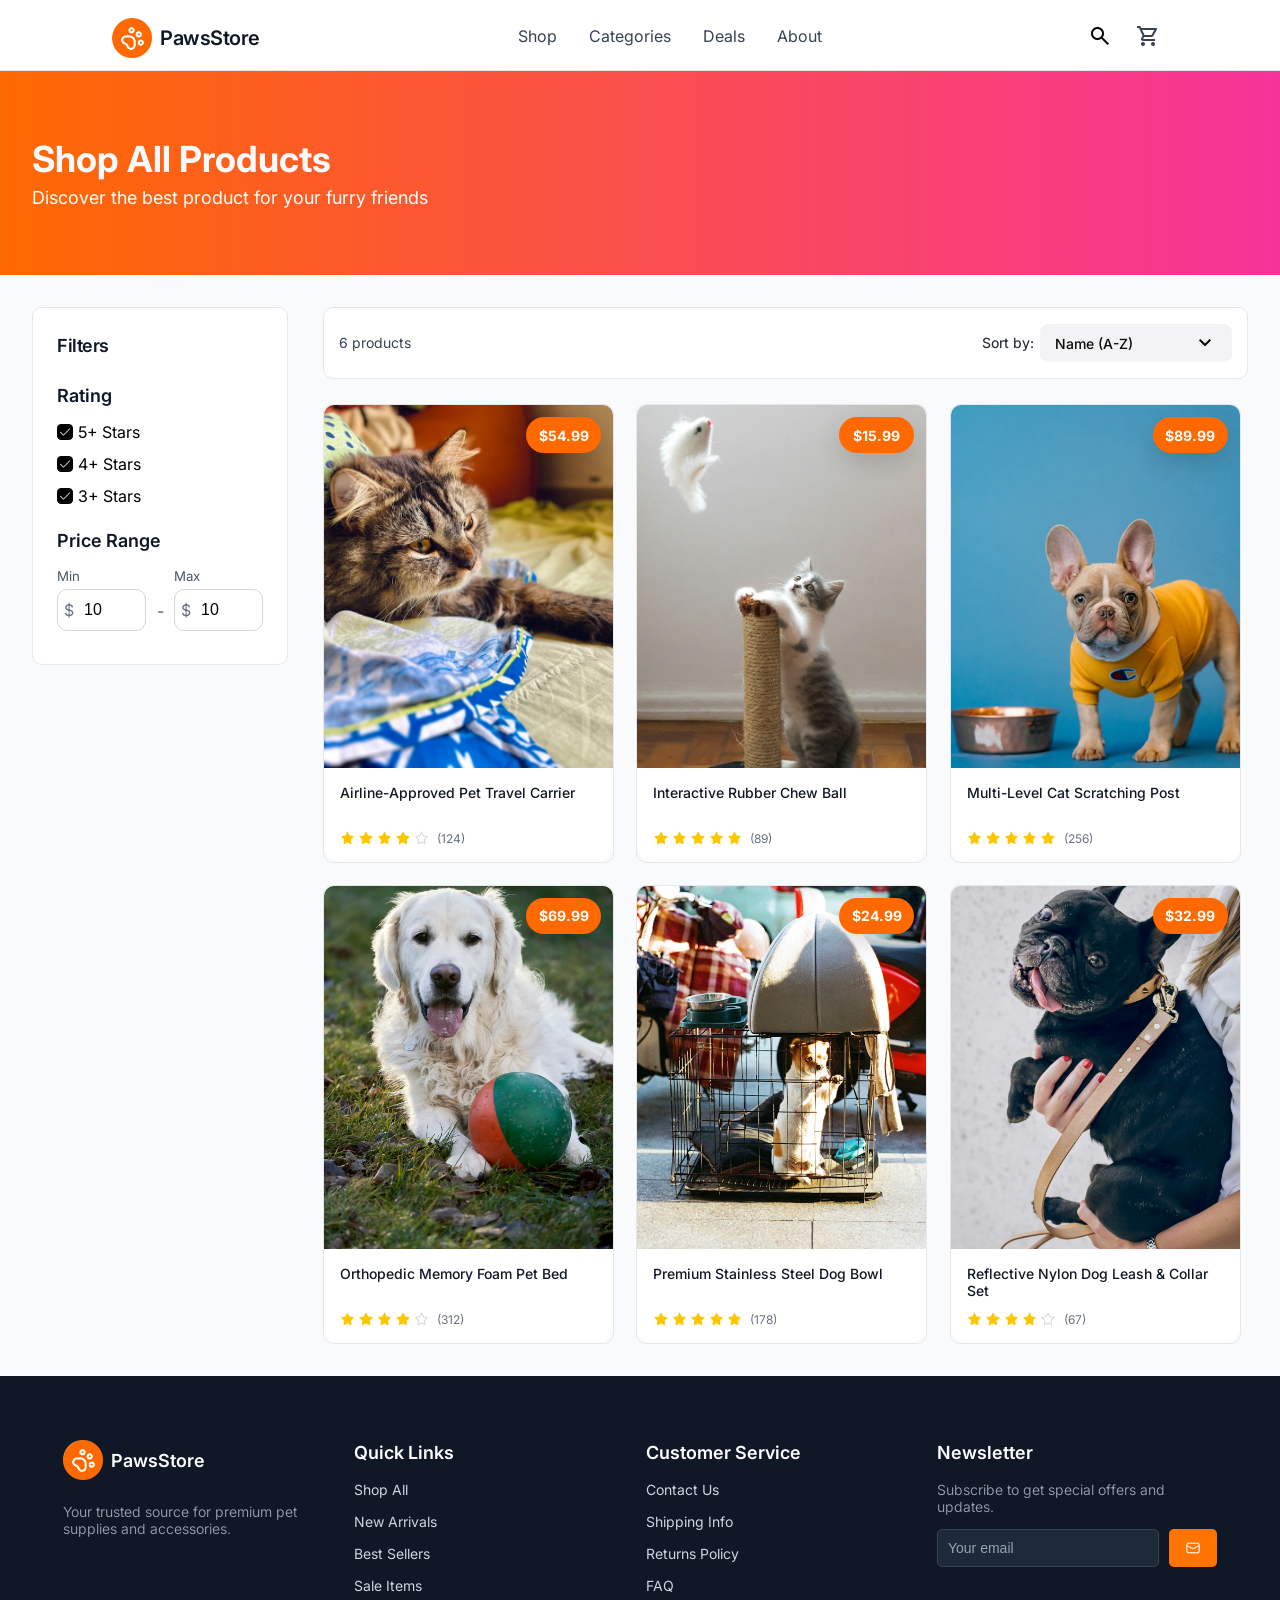
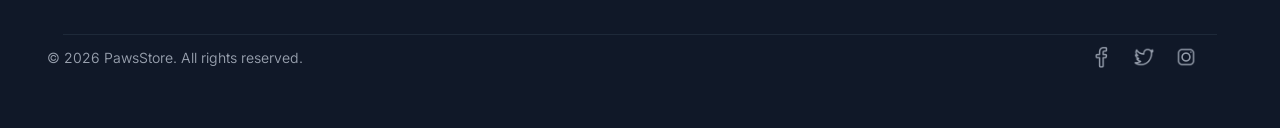
==== product_page.html @ abb298e2 "Update: added shopping cart, promo codes, related products" ====
<!DOCTYPE html>
<html lang="en">
<head>
    <meta charset="UTF-8">
    <meta name="viewport" content="width=device-width, initial-scale=1.0">
    <title>Product</title>
    <link rel="stylesheet" href="/main.css">
    <link rel="stylesheet" href="https://fonts.googleapis.com/css2?family=Material+Symbols+Outlined:opsz,wght,FILL,GRAD@20..48,100..700,0..1,-50..200" />
</head>
<body>
     <header>
    <div class="container">
        <div class="heder">
            <div class="logo">
                <a class="logo_link" href="/about_page.html">
                    <img class="logo_img" src="/img/logo.png" alt="Paws Store">
                    <h3 class="logo_text">PawsStore</h3>
                </a>
            </div>
            <div class="menu">
                <a href="/about_page.html">Shop</a>
                <a href="/about_page.html">Categories</a>
                <a href="/about_page.html">Deals</a>
                <a href="/about_page.html">About</a>
            </div>
            <div class="basket_search">
                <button class="header_btm search-btn">
                    <span class="material-symbols-outlined">search</span>
                </button>
                <div class="cart-icon-wrapper">
                    <a class="header_btm cart-link" href="/shoping_bag.html">
                        <span class="material-symbols-outlined" style="font-size: 24px; color: #364153;">shopping_cart</span>
                    </a>
                    <span class="cart-counter" style="display: none;">0</span>
                </div>
                <button class="burger_icon" style="display: none;">
                    <span class="material-symbols-outlined" style="font-size: 28px; color: #364153;">menu</span>
                </button>
            </div>
        </div>
    </div>
</header>
     <div class="way">
            <div class="container_way">
                <div class="ways">
                    <a>Home</a>
                    <img class="arrow" src="/img/icons8-стрелка-100.png">
                    <a>Trevel & Carries</a>
                    <img class="arrow" src="/img/icons8-стрелка-100.png">
                    <p class="end_point">Airline-Approved Pet Travel Carrier</p>
                </div>
            </div>
     </div>
     <main>
        <div class="container_good">
        <div class="product_page">
            <div class="product_picture_part">
    <div class="carousel-container">
        <div class="carousel-slides">
            <div class="carousel-slide">
                <img src="/img/товар1.webp" alt="Product 1">
            </div>
            <div class="carousel-slide">
                <img src="/img/товар2.webp" alt="Product 2">
            </div>
            <div class="carousel-slide">
                <img src="/img/товар1.webp" alt="Product 3">
            </div>
        </div>
        
        <button class="carousel-prev">
            <img src="/img/icons8-шеврон-влево-в-круге-64.png" alt="Previous">
        </button>
        <button class="carousel-next">
            <img src="/img/icons8-шеврон-вправо-в-круге-64.png" alt="Next">
        </button>
        
        <ul class="carousel-dots">
            <li class="dot active"></li>
            <li class="dot"></li>
            <li class="dot"></li>
        </ul>
    </div>
</div>
            <div class="product_info_part">
                <h5 class="product_category">Travel & Carriers</h5>
                <h1 class="product_name">Airline-Approved Pet Travel Carrier</h1>
                <div class="rating">
                            <img class="star" src="/img/icons8-star-100.png" alt="★">
                            <img class="star" src="/img/icons8-star-100.png" alt="★">
                            <img class="star" src="/img/icons8-star-100.png" alt="★">
                            <img class="star" src="/img/icons8-star-100.png" alt="★">
                            <img class="star" src="/img/icons8-star-100-2.png" alt="★">
                            <span class="common_score">4 out of 5 stars</span>
                </div>
                <h2 class="product_price">$53.3</h2>
                <div class="key_highlights_box">
                    <h3>Key Highlights</h3>
                    <ul class="list_key">
                        <li>Dimensions: 18 x 11 x 11 inches</li>
                        <li>Material: Polyester with Mesh Panels</li>
                        <li>Weight Limit: Up to 15 lbs</li>
                    </ul>
                </div>
                <div class="discription">
                    <h3>Discription</h3>
                    <p>Soft-sided pet carrier approved for 
                        airline cabin use. Features mesh 
                        panels for ventilation, padded 
                        shoulder strap, and collapsible design
                         for easy storage. Interior fleece pad 
                         provides comfort. Meets TSA requirements
                          for in-cabin pet travel.</p>
                </div>
                <div class="quantity_panel">
                    <label class="common_score">Quantity:</label>
                <div class="quantity-wrapper">
                 <button class="minus">-</button>
                 <span class="quantity-value">1</span>
                  <button class="plus">+</button>
                </div>
                </div>
                <button class="buy_buttom">
                    <img src="/img/icons8-тележка-64.png" alt="Buy">
                    <h3>Add To Chart</h3>
                </button>
                <div class="tech_specific">
                    <div class="tech_specific_header">
                        <img src="/img/tech_specific.png"  alt="Buy">
                        <h3>Technical Specifications</h3>
                    </div>
                    <div class="specific_holder">
                        <div class="specific_box">
                            <div class="imopent_icon"><img src="/img/i.png"></div>
                            <div class="specific_txt">
                                <h6 >MATERIAL</h6>
                                <p>Stainless Steel</p>
                            </div>
                        </div>
                        <div class="specific_box">
                            <div class="imopent_icon"><img src="/img/i.png"></div>
                            <div class="specific_txt">
                                <h6 >DIMENSIONS</h6>
                                <p>18 X 11 X 11 inches</p>
                            </div>
                        </div>
                        <div class="specific_box">
                            <div class="imopent_icon"><img src="/img/i.png"></div>
                            <div class="specific_txt">
                                <h6 >Weight Limit</h6>
                                <p>Up to 15 lbs</p>
                            </div>
                        </div>
                        <div class="specific_box">
                            <div class="imopent_icon"><img src="/img/i.png"></div>
                            <div class="specific_txt">
                                <h6 >Features</h6>
                                <p>Collapsible, Padded Strap</p>
                            </div>
                        </div>
                        <div class="specific_box">
                            <div class="imopent_icon"><img src="/img/i.png"></div>
                            <div class="specific_txt">
                                <h6 >Airline Approved</h6>
                                <p>Yes (TSA Compliant)</p>
                            </div>
                        </div>
                       
                    </div>
                </div>
            </div>
          <div class="related_products">
    <h1>Related Products</h1>
    <div class="related_products_grid" id="related-products-container">
        <!-- Сюда будут добавлены похожие товары динамически -->
    </div>
</div>
        </div>
        </div>
     </main>
     <footer>
        <div class="container">
            <div class="footer_flex">
            <div class="footer_box">
                <div class="lg">
                    <div class="logo">
                <a class="logo_link" href="/about_page.html">
                    <img class="logo_img" src="/img/logo.png" alt="Paws Store">
                    <h3>PawsStore</h3>
                </a>
            </div>
                    <p>Your trusted source for premium pet supplies and accessories.</p>
                </div>
            </div>
            
                <div class="footer_box">
                    <h3>Quick Links</h3>
                    <ul>
                        <li><a tabindex="0" href="/about_page.html">Shop All</a></li>
                        <li><a tabindex="0" href="/about_page.html">New Arrivals</a></li>
                        <li><a tabindex="0"href="/about_page.html">Best Sellers</a></li>
                        <li><a tabindex="0"href="/about_page.html">Sale Items</a></li>
                    </ul>
                </div>
                
                <div class="footer_box">
                    <h3>Customer Service</h3>
                    <ul>
                        <li><a tabindex="0"href="/about_page.html">Contact Us</a></li>
                        <li><a tabindex="0"href="/about_page.html">Shipping Info</a></li>
                        <li><a tabindex="0"href="/about_page.html">Returns Policy</a></li>
                        <li><a tabindex="0"href="/about_page.html">FAQ</a></li>
                    </ul>
                </div>
            
            <div class="footer_box">
                <h3>Newsletter</h3>
                <p>Subscribe to get special offers and updates.</p>
                <div class="letter_field">
                    <input class type="email" id="email" name="email" placeholder="Your email">
                    <button class="subscribe"><img class="letter_btn" src="/img/icons8-новый-пост-100.png" alt="Subscribe"></button>
                </div>
            </div>
            </div>
           <div class="bottom">
                <p>© 2026 PawsStore. All rights reserved.</p>
    <div class="social_media">
        <a class="social_link" href="/about_page.html">
            <img class="icon_sm default" src="/img/icons8-facebook-100.png" alt="Facebook">
            <img class="icon_sm hover" src="/img/icons8-facebook-100-2.png" alt="Facebook">
        </a>
        <a class="social_link" href="/about_page.html">
            <img class="icon_sm default" src="/img/icons8-твиттер-100.png" alt="Twitter">
            <img class="icon_sm hover" src="/img/icons8-твиттер-100-2.png" alt="Twitter">
        </a>
        <a class="social_link" href="/about_page.html">
            <img class="icon_sm default" src="/img/icons8-instagram-100.png" alt="Instagram">
            <img class="icon_sm hover" src="/img/icons8-instagram-100-2.png" alt="Instagram">
        </a>
    </div>
</div>
        </div>
    </footer>

<!-- Перед закрывающим тегом body -->
<script src="/js/products-data.js"></script>
<script src="/js/product-page.js"></script>
</body>
</html>
---- main.css ----
@import url('https://fonts.googleapis.com/css2?family=Inter:ital,opsz,wght@0,14..32,100..900;1,14..32,100..900&display=swap');

body {
    font-family: "Inter";
    margin: 0;
    background-color: #F9FAFB;
}

a {
    color: #364153;
    text-decoration: none;
}
a:hover{
    color: #FF6900 ;
}
.test{
    width: 100%;
    padding: 0;
    height: auto;
}
.container {
    margin-left: 80px;
    margin-right: 80px;
    padding: 32px;
}
.container_good{
     width: auto;
    max-width: 1216px;
    margin-left: 80px;
    margin-right: 80px;
    padding: 48px 32px 48px 32px;
    transition: margin 2s 1s;
}
.container_way{
    width: auto;
    margin-left: 80px;
    margin-right: 80px;
    padding: 16px 32px 16px 32px;  
}
header .container{
    padding: 0;
    margin-left: 80px;
    margin-right: 80px;
    padding: 0px 32px 0px 32px;
    height: 80px;
}

.headline {
    background: linear-gradient(90deg, #FF6900 0%, #F6339A 100%);
    color: #F9FAFB;
    padding: 0;
    height: 204px;
    display: flex;
    align-items: center;
}

.headline .container {
    display: flex;
    justify-content: flex-start;
    align-items: center;
}

.slogans {
    display: flex;
    flex-direction: column;
    max-width: 600px;
}

.big_slogan {
font-weight: 700;
font-size: 36px;
line-height: 40px;
margin: 0px 0px 8px 0px;

}

.small_slogan {
    font-weight: 400;
    font-size: 18px;
    margin: 0;
}

header {
    position: sticky;
    top: 0;
    width: 100%;
    height: 70px;
    background-color: #ffffff;
    z-index: 20;
    border-bottom: 1px solid #E5E7EB;
}

.heder {
    display: flex;
    flex-direction: row;
    justify-content: space-between;
    align-items: center;
    flex-wrap: wrap;
    margin-bottom: 0;
    padding-top: 10px;
    background-color: #ffffff;
}

.logo {
    margin: 8px 0 4px 0;
}

.logo_link {
    display: flex;
    align-items: center;
    gap: 8px;
    text-decoration: none;
}

.logo_img {
    width: 40px;
    height: 40px;
}

.logo_text {
    font-weight: 600;
    font-size: 20px;
    line-height: 28px;
    letter-spacing: -0.45px;
    color: #101828;
    margin: 0;
}

.menu {
    display: flex;
    color: #364153;
    gap: 32px;
}

.basket_search {
    display: flex;
    gap: 8px;
}

.cart-icon-wrapper {
    position: relative;
    display: inline-block;
}


.notification-content {
    display: flex;
    flex-direction: row;
    align-items: center;
    gap: 16px;
    padding: 16px 20px;
}

.cart-notification p {
    flex: 1;
    display: flex;
    flex-direction: column;
}

.header_btm {
    background-color: #ffffff;
    border-radius: 50%;
    border: none;
    width: 40px;
    height: 40px;
    display: flex;
    align-items: center;
    justify-content: center;
    cursor: pointer;
}

.header_btm:hover {
    background-color: #ededed;
}

.burger_icon {
    background-color: transparent;
    border-radius: 50%;
    border: none;
    width: 40px;
    height: 40px;
    display: flex;
    align-items: center;
    justify-content: center;
    cursor: pointer;
}

.burger_icon:hover {
    background-color: #ededed;
}

.main {
    display: grid;
    grid-template-columns: 256px auto;
    grid-template-rows: auto auto;
    gap: 20px;
}

.filter {
    position: sticky;
    top: 98px;
    height: 308px;
    background-color: #FFFFFF;
    border: 1px solid #E5E7EB;
    border-radius: 10px;
    grid-column: 1/2;
    grid-row: 1/3;
    z-index: 10;
    padding: 24px;
}

.filters {
    font-size: 18px;
    font-weight: 600;
line-height: 28px;
letter-spacing: -0.44px;
    color: #101828;
    margin: 0px 0px 25px 0px;
}

.btm1 {
    display: flex;
    flex-direction: row;
    background-color: white;
    border: 1px solid #D1D5DC;
    border-radius: 10px;
    align-items: center;
    height: 28px;
    padding: 6px;
    color: #232933;
    width: 75px;

}
 .btm1:hover{
        border: 2px solid #ff942f;
    }

.dollar {
    margin: 0;
    padding: 0;
    color: #6A7282;
}

input {
    appearance: none;
    border: none;
    outline: none;
    background: none;
    padding: 0px;
    margin: 0;
    font-size: 16px;
}
.input_num{
     appearance: none;
    border: none;
    outline: none;
    background: none;
    padding: 0px 0px 0px 10px;
    margin: 0;
    font-size: 16px;
    width: 100%;
}

.min_max {
    display: flex;
    flex-direction: row;
    justify-content: space-between;
    align-items: center;
    margin-top: 10px;
    padding: 0;
    width: 100%;
}

.minmax h5 {
    margin: 0;
    padding: 0;
    size: 12px;
    font-weight: 400;
    margin: 0 0 5px 0px;
    color: #4A5565;
}

.tire {
    align-self: flex-end;
    margin: 24px 0px 0px 0px;
    padding: 10px;
    color: #4A5565;
}

.name_of_block {
    font-size: 18px;
    font-weight: 600;
    color: #101828;
    margin-top: 0px;
    margin-bottom: 16px;
}

.sort_by_rating {
    margin: 0px 0px 24px 0px; ;
}

.rating_checkbox {
    margin-top: 0px;
    margin-bottom: 12px;
    width: fit-content;
    display: flex;
    justify-content: center;
    align-items: center;
}

.lbl {
    padding-left: 5px;
}

.checkbox {
    appearance: none;
    position: relative;
    width: 16px;
    height: 16px;
    background: #F3F3F5;
    border-radius: 4px;
    border: 1px solid #D1D5DC;
}

.checkbox::after {
    content: "";
    position: absolute;
    top: 50%;
    left: 50%;
    transform: translate(-50%, -50%);
    width: 12px;
    height: 12px;
    background-image: url("img/icons8-галочка-3.svg");
    background-size: contain;
    background-repeat: no-repeat;
    background-position: center;
    opacity: 0;  
}
.checkbox:checked::after {
    opacity: 1;      
}
.checkbox:checked {
    background-color: #000000;
    border-color: #000000;
}
.sort_line_{
    display: flex;
    flex-direction: column;
    gap:25px;
    margin-bottom: 5px;
}
.sort_line {
    height: 70px;
    background-color: #FFFFFF;
    grid-column: 2/3;
    grid-row: 1/2;
    display: flex;
    border: 1px solid #E5E7EB;
    border-radius: 10px;
    flex-direction: row;
    align-items: center;
    justify-content: space-between;
    padding: 0 15px;
    margin: 0px 0px 0px 15px;
}
.product_in_all{
   color: #4A5565; 
   font-size: 14px;
   font-weight: 300;
}

.sort_line p {
    color: #364153;
    opacity: 1;
    font-size: 14px;
font-weight: 400;
font-size: 14px;
line-height: 20px;
margin: 0px;
}
.filters_btm{
    padding: 8px 16px 8px 16px;
    background-color: #F3F4F6;
    border: 0px solid transparent;
    border-radius: 8px;
    display: flex;
    flex-direction: row;
    align-items: center;
    margin-right: 8px;
    gap: 5px;
    display: none;
}
.filters_btm img{
    width: 15px;
    height: 15px;
}
.filters_btm p{
font-weight: 500;
font-size: 16px;
line-height: 24px;
letter-spacing: -0.31px;
color: #0A0A0A;
margin: 0px;
}
.filters_btm:hover{
    background-color: #d8d8d8;
}
.sort_by {
    display: flex;
    align-items: center;
    justify-content: space-between;
    gap: 6px;
    margin: 0px;
    font-weight: 300;
    font-size: 14px;
}
.filter_o{
    display: none;
}
.custom-select {
    position: relative;
    width: 192px;
    user-select: none;
    align-items: center;
}

.select-option:hover {
    background-color: #ededed;
}

.select-selected {
    background-color: #F3F3F5;
    border: 1px solid #f1f5f9;
    border-radius: 8px;
    padding: 6px 14px;
    cursor: pointer;
    display: flex;
    justify-content: space-between;
    align-items: center;
    gap: 8px;
}

.select-selected h5 {
    margin: 0;
    padding: 0;
    font-size: 14px;
    color: #0A0A0A;
    font-weight: 500;
}

.sort_by p {
    font-size: 14px;
    color: #232933;
    font-weight: 450;
    margin: 0;
    padding: 0;
}

.sort_line a {
    font-size: 14px;
    font-weight: 400;
}

.select-items {
    position: absolute;
    top: 100%;
    left: 0;
    right: 0;
    background-color: transparent;
    margin-top: 6px;
    z-index: 1000;
    display: none;
    padding: 4px;
}

.custom-select.active .select-items {
    display: block;
}

.select-items-wrapper {
    background-color: white;
    border: 1px solid #e2e8f0;
    border-radius: 8px;
    box-shadow: 0 4px 12px rgba(0, 0, 0, 0.1);
    overflow: hidden;
    padding: 4px;
}

.select-option {
    padding: 8px 12px;
    cursor: pointer;
    font-size: 14px;
    color: #1e293b;
    display: flex;
    justify-content: space-between;
    align-items: center;
    transition: none;
    border-radius: 8px;
    margin: 0 2px;
}

.select-option .check-icon {
    color: #717182;
    font-size: 18px;
    display: none;
}

.select-option.selected .check-icon {
    display: inline-block;
}

.card_holder {
   margin: 0px 0px 0px 15px;
   display: grid;
   grid-template-columns: 31.5% 31.5% 31.5%;
   gap: 22px;
}

.product_img {
    width: 100%;
    height: 100%;
    object-fit: cover;
}

.card_holder a {
    display: block;
    border-radius: 10px;
    border: 1px solid #E5E7EB; 
}

.card_holder a:hover {
    border-radius: 10px;
    border: 1px solid #FF6900;
}

.product_card {
   width: 100%;
    max-width: 291px;
    height: auto;      
    border: none;
    overflow: hidden;
    background-color: transparent;
}
.product-main-link {
    display: block;
}
.img_frame {
    margin: 0;
    padding: 0;
    width: 100%;
    aspect-ratio: 291 / 366;  
    border-radius: 10px 10px 0 0;
    overflow: hidden;
    position: relative;
}
.card_holder a:hover .img_frame::before {
    content: '';
    position: absolute;
    top: 0;
    left: 0;
    width: 100%;
    height: 100%;
    background: rgba(0, 0, 0, 0.1);
    pointer-events: none;
    z-index: 10;         
}
.card_holder a:hover .product_card {
    box-shadow: 0 10px 25px rgba(0, 0, 0, 0.15); 
}

.card_holder a:hover .product_img {
    transform: scale(1.2); 
    transition: 0.4s; 
}
.card_holder a:hover .price_pl{
     opacity: 0;  
     appearance: none;
     transition: 0.4s; 
}
.card_holder a:hover .add_info{
    opacity: 1;
    z-index: 10;
    transition: 0.4s; 
    bottom: 16px; 
}
.rating_prd_crd{
    display: flex;
    flex-direction: row;
    gap: 2px;
    align-items: center;
    justify-content: flex-start;
}


.common_score{
    margin-left: 5px;
    font-size: 12px;
    color: #6A7282;
    font-weight: 400;
}

.star{
    width: 6%;
}
.card_info{
    display: flex;
    flex-direction: column;
    justify-content: flex-start;
    padding: 16px;
    background-color: #ffffff;
    border-bottom-left-radius: 16px;
    border-bottom-right-radius: 16px;
}
.rating{
    display: flex;
    flex-direction: row;
    align-items: center;
    gap: 3px;
}
.card_info h5{
    color: #101828;
    font-weight: 500;
    font-size: 14px;
    margin-top: 0px;
    margin: 0px 0px 6px 0px;
    height: 40px;
}
.price_pl{
    display:flex;
    flex-direction: row;
    justify-content: center;
    align-items: center;
    width: 75px;
    height: 36px;
    background-color:#FF6900;
    border: 0px solid #FF6900;
    border-radius: 30px;
    position: absolute;
    top: 12px;    
    right: 12px;
     z-index: 15;
    box-shadow: 0 10px 25px rgba(0, 0, 0, 0.15); 

}
.price_span{
    font-weight: 700;
    font-size: 14px;
    color: #FFFFFF;
}
.add_info {
    position: absolute;
    left: 16px;             
    right: 16px;              
    bottom: -100%;          
    background-color: white;
    border-radius: 10px;
    box-shadow: 0 4px 12px rgba(0, 0, 0, 0.15);
    padding: 16px;
    opacity: 1;
    transition: bottom 0.4s ease, opacity 0.3s ease;
    z-index: 20; 
    min-height: min-content;
}
.btm_price{
    display: flex;
    flex-direction: row;
    justify-content: space-between;
    align-items: center;
    margin: 0px;
}
.buy_btn{
    width: 40px;
    height: 40px;
    border: 0px solid transparent;
    border-radius: 40px;
    display: flex;
    align-items: center;
    justify-content: center;
    cursor: pointer;
    padding: 0;
    background-color: #FF6900;
}
.buy_btn:hover{
    background-color: #ff5500;
    transform: scale(1.05);
}
.buy_icon{
    width: 34px;
}
.add_info .card_info{
    margin-bottom: 10px;
    margin-left: 0px;
    padding: 0px;
}
.add_info .card_info h5{
    font-size: 16px;
    font-weight: 500;
    margin-bottom: 10px;
    margin-top: 0px;
}
.price{
    font-size: 20px;
    font-weight: 700;
    color: #FF6900;
    margin: 0px;
}
.container_footer{
    padding: 48px 32px 48px 32px;
    margin: 0px 31px 0px 31px;
}
footer{
    width: 100%;
    height: auto;
    background-color: #101828;
}
.footer_box{
    width: 280px;
    height: 163px;
}
footer p{
    font-weight: 350;
    font-size: 14px;
    color: #99A1AF;
}
h3{
    color: #FFFFFF;
    font-weight: 600;
    font-size: 18px;
}
.footer_flex{
    height: 210px;
    display: flex;
    flex-direction: row;
    justify-content: space-between;
    border-bottom: 1px solid #1E2939;
}
footer a{
    color: #D1D5DC;
}

ul{
    padding: 0px;
}
li{
    list-style-type: none;
    font-size: 14px;
    font-weight: 400;
    margin-bottom: 15px;
}
.letter_field{
    display: flex;
    flex-direction: row;
    justify-content: start;
    gap: 10px;
}
.bottom{
    margin-left: -16px;
    margin-right: 20px;
    display: flex;
    flex-direction: row;
    justify-content: space-between;
    align-items: center;
}
.letter_btn{
    width: 16px;
}
.subscribe{
    display: flex;
    width: 48px;
    height: 38px;
    border: 0px solid ;
    border-radius: 5px;
    background-color: #ff7300;
    justify-content: center;
    align-items: center;
}
.subscribe:hover{
    background-color: #ff5500;
}
#email{
   width: 212px;
   height: 36px;
   border: 1px solid #364153 ;
   border-radius: 5px;
   background-color: #1E2939;
   cursor: default;
   padding-left: 10px;
   caret-color: #ffffff; 
   color: #D1D5DC;
   font-weight: 350;
    font-size: 14px;
}
input::placeholder{
    font-weight: 350;
    font-size: 14px;
    color: #99A1AF;
}
#email:focus{
    border: 1px solid #FF6900;
    outline: none; 
}
.social_media{
    display:flex;
    flex-direction: row;
    justify-content: space-between;
    gap: 20px;
}
.social_link {
    position: relative;
    display: inline-block;
    width: 22px;
    height: 22px;
    text-decoration: none;
}
.icon_sm.default {
    position: relative;
    width: 22px;
    height: 22px;
    display: block;
}
.icon_sm.hover {
    position: absolute;
    top: 0;
    left: 0;
    width: 22px;
    height: 22px;
    opacity: 0;
}
.social_link:hover .icon_sm.default {
    opacity: 0;
}
.social_link:hover .icon_sm.hover {
    opacity: 1;
}
.social_link:active .icon_sm.hover {
    opacity: 1;
}

.notification-content p {
font-weight: 500;
font-size: 13px;
line-height: 19.5px;
letter-spacing: -0.08px;
color: #000000;
margin: 0px;
padding: 0px;

}
.notification-content span {
    display: flex;
    align-items: center;
    justify-content: center;
    width: 16px;
    height: 16px;
    background-color: #000000;
    border-radius: 50px;
    border: 0px solid transparent;
}

.notification-icon {
     width: 12px;
    height: 12px;
}

.notification-text {
    flex: 1;
    display: flex;
    flex-direction: column;
}



@media screen and (max-width: 1024px) {
    .menu {
        display: none;
    }

    .burger_icon {
        display: flex !important;
    }
    }

@media screen and (max-width: 1024px) {
    .container {
        margin: 0px;
    }
    header .container{
    padding: 0;
    margin: 0px;
    padding: 0px 16px 0px 16px;
    height: 80px;
    }

    .filter{
        display: none;
    }
    .filters_line{
        display: flex;
        flex-direction: row;
        align-items: center;
    }
    .filters_btm{
    display: flex;
    flex-direction: row;
    gap: 5px;
    }
    .main {
    grid-template-columns: 1fr;
     }
    .sort_line{
        grid-column: 1 / 3;
        margin: 0px;         
        height: 70px;
        padding: 0 15px;
    }
     .filter_o{
    width: auto;
    height: auto;
    background-color: #FFFFFF;
    border: 1px solid #E5E7EB;
    border-radius: 10px;
    z-index: 10;
    display: none;
    padding: 24px;
    }
    .filter_head{
        display: flex;
        flex-direction: row;
        justify-content: space-between;
        align-items: center;
        margin: 0px 0px 24px 0px;
    }
    .close{
        background-color: transparent;
        border: 0px solid transparent;
        border-radius: 50px;
        width: 36px;
        height: 36px;
        display: flex;
        flex-direction: row;
        justify-content: center;
        align-items: center;
    }
    .close:hover{
        background-color: #e6e6e6;
    }
    .close img{
        width: 30px;
        height: 30px;
    }
    .input_num {
    padding: 8px 12px 8px 10px;}

    .min_max{
        justify-content: space-between;
    }
    .minmax {
    flex: 1;  
    width: 100%;
}
    .tire {
    align-self: center;
    margin: 16px 3px 7px 10px;
    padding: 10px;
}
    .btm1{
        width: auto;
    }
    .card_holder {
    margin: 0px;
    gap: 25px;
    grid-template-columns: 48% 48%;
    }

    .product_card {
        height: auto;  
        max-width: 100%; 
    }
    .img_frame {
        height: auto; 
        max-width: 100%;  
        aspect-ratio: 291 / 366; 
    }
    .footer_flex{
        display: grid;
        grid-template-columns: 1fr 1fr;
        grid-template-rows: 1fr 1fr;
        gap:10px;
        height: auto;
        padding-bottom: 24px;
    }
     .container_footer{
       margin: 0px;
           padding: 48px 24px 48px 24px;
    }
    .footer_box{
        width: 100%;
        height: auto;;
    }
    #email{
   width: 100%;
   height: 20px;
   padding: 8px 12px 8px 12px;
}
    .bottom {
        margin: 0;
    }
    
}
@media screen and (max-width:637px) {
     .headline {
        height: 196px;
    }
    .main{
        gap: 0px;
    }
    .card_holder {
    margin: 0px;
    gap: 18px;
    grid-template-columns: 100%;
    }
    .product_card {
        height: auto;  
        max-width: 100%; 
    }
    .img_frame {
        height: auto; 
        max-width: 100%;  
        aspect-ratio: 291 / 366; 
    }
    .sort_line{
        flex-direction: column;
        align-items: start;
        width: auto;
        height: 96px;
        padding: 16px;
        gap:15px
    }
    .custom-select{
        width: 100%;
    }
    .sort_by{
        width: -webkit-fill-available;
    }
    .option{
        width: 150px;
    }

    .filters_line {
        display: flex;
        flex-direction: row;
        align-items: center;
    }
    .footer_flex{
        display: flex;
        flex-direction: column;
        justify-content: start;
    }
    .bottom{
        flex-direction: column;
        justify-content: center;
        padding-top: 32px;
    }
}
@media screen and (max-width: 425px) {
    header .container {
        margin: 0;
        padding: 0px 16px 0px 16px;
        height: 80px;
    }

    .headline .container{
        padding: 48px 16px 48px 16px;
    }
    .big_slogan{
font-weight: 700;
font-size: 30px;
line-height: 36px;
letter-spacing: 0.4px;
margin: 0px 0px 8px 0px;

    }
    .logo_text {
        display: none;
    }

    .header_btm {
        width: 36px;
        height: 36px;
    }

    .burger_icon {
        width: 36px;
        height: 36px;
    }

    footer .container{
        padding: 48px 24px 48px 24px;
    }
    .footer_box{
        width: 343px;
        height: auto;
    }
}

.way{
    border-bottom: 1px solid #E5E7EB;
    background-color: #ffffff;}
.ways{
    display: flex;
    flex-direction: row;
    justify-content: flex-start;
    align-items: center;
    gap: 7px;
    margin: 0px;
}
.arrow{
    height: 14px;
    margin: 2px;
}
.way a{
    font-size: 14px;
    font-weight: 400;
    color: #4A5565;
}
.end_point{
    font-size: 14px;
    font-weight: 400;
    color: #101828;
    margin: 0px;
}
.product_page{
    display: grid;
    grid-template-columns: 1fr 1fr;
    grid-template-rows: auto;
    gap: 50px;
    margin-bottom: 48px;
}

/* Карусель */
.product_picture_part {
    width: auto;
    max-width: 584px;
    padding: 24px;
    height: auto;
    border: 1px solid #E5E7EB;
    border-radius: 10px;
    background-color: #ffffff;
}

.carousel-container {
    position: relative;
    width: 100%;
    max-width: 535px;
    margin: 0 auto;
    overflow: hidden;
    border-radius: 16px;
}

.carousel-slides {
    display: flex;
    transition: transform 0.3s ease;
    width: 100%;
}

.carousel-slide {
    flex: 0 0 100%;
    aspect-ratio: 534 / 540;
    width: 100%;
}

.carousel-slide img {
    width: 100%;
    height: 100%;
    object-fit: cover;
    display: block;
}

/* Кнопки навигации */
.carousel-prev,
.carousel-next {
    position: absolute;
    top: 50%;
    transform: translateY(-50%);
    background: transparent;
    border: none;
    border-radius: 50%;
    width: 40px;
    height: 40px;
    cursor: pointer;
    display: flex;
    align-items: center;
    justify-content: center;
    z-index: 10;
}


.carousel-prev {
    left: 10px;
}

.carousel-next {
    right: 10px;
}

.carousel-prev img,
.carousel-next img {
    width: 40px;
    height: 40px;
    opacity: 0.5;
}

.carousel-prev img:hover,
.carousel-next img:hover{
opacity: 1;
}

.carousel-dots {
    position: absolute;
    bottom: 15px;
    left: 50%;
    transform: translateX(-50%);
    display: flex;
    gap: 12px;
    list-style: none;
    margin: 0;
    padding: 0;
    z-index: 10;
}

.dot {
    width: 8px;
    height: 8px;
    background-color:#FF6900;
    border-radius: 50%;
    cursor: pointer;
    transition: opacity 0.2s ease;
    list-style: none;
     width: 8px;
    height: 8px;
    margin: 0 5px;
    padding: 0;
}

.dot.active {
    opacity: 1;
    background-color: #FF6900;
}

.dot:not(.active) {
    opacity: 0.5;
}

.dot:hover {
    opacity: 1;
    background-color: #FF6900;
}

.product_info_part{
    max-width: 584px;
    height: auto;
    width: 100%;
}
.product_category{
    border: 1px solid #FFEDD4;
    background-color: #FFEDD4;
    font-size: 14px;
    font-weight: 400;
    color: #CA3500;
    width: 121px;
    height: 28px;
    border-radius: 30px;
    display: flex;
    align-items: center;
    justify-items: center;
    padding-left: 10px;
    margin-top: 0px;
    margin-bottom: 16px;
}
.product_name{
    margin-top: 0px;
    margin-bottom: 16px;
    font-size: 36px;
    font-weight: 700px;
}
.product_page .star{
    width: 23px;
}
.product_page .rating{
    display: flex;
    flex-direction: row;
    gap:1px;
    align-items: center;
    margin-bottom: 13px;
}
.product_page .common_score{
    font-size:14px ;
    font-weight:400 ;
    color: #4A5565;
    margin-left: 0px;
}
.product_price{
    color: #FF6900;
    font-size: 30px;
    font-weight: 700;
    margin-top: 0px;
    margin-bottom: 24px;
line-height: 36px;
letter-spacing: 0.4px;

}
.key_highlights_box{
    width: auto;
    height: auto;
    max-width: 584px;
    background-color: #FFF7ED;
    border: 1px solid #FFEDD4;
    border-radius: 10px;
    padding: 16px;
    display: flex;
    flex-direction: column;
    gap: 0px;
    margin-top: 0px;
    margin-bottom: 24px;
}
.key_highlights_box h3{
    font-size: 18px;
    font-weight: 600;
    color: #101828;
    margin-top: 0px;
    margin-bottom: 8px;
    padding: 0px;
}
.key_highlights_box ul {
    list-style: none;  
    margin: 0;
    padding: 0;
}

.list_key {
    margin: 0px 0px 0px 16px;
}

.key_highlights_box li {
    position: relative;
    margin: 0px 0px 4px 0px;
    padding-left: 10px;  
    font-size: 14px;
    font-weight: 400;
    color: #364153;
    list-style: none;    
    font-family: Inter;
line-height: 20px;
letter-spacing: -0.15px;

}

.key_highlights_box li::before {
    content: "•";
    position: absolute;
    left: 0;
    top: -3%;
    color: #364153;    
    font-size: 10px;     
    font-weight: bold;
}
.quantity_panel{
    display: flex;
    flex-direction: row;
    align-items: center;
    justify-content: flex-start;
    gap:10px;
}
.discription{
    display: flex;
    flex-direction: column;
    margin-bottom: 24px;
    margin-top: 0px;
    width: auto;
    max-width: 584px;
}
.discription h3{
    font-size: 18px;
    font-weight: 600;
    color: #101828;
    margin-bottom: 8px;
    margin-top: 0px;
    padding: 0px; 
}
.discription p{
    font-size: 16px;
    font-weight: 400;
    color: #364153;
    padding: 0px;
    margin: 0px;
line-height: 26px;
letter-spacing: -0.31px;

}
.quantity_panel{
    margin-top: 0px;
    margin-bottom: 24px;
}
.quantity-wrapper {
  display: flex;
  align-items: center;
  gap: 3px;
  border: 1px solid #D1D5DC;
  border-radius: 10px;
  width: 112px;
  height: 40px;
  overflow: hidden;
}

.quantity-value {
    width: 50px;
    text-align: center;
    font-size: 16px;
    font-weight: 500;
    color: #1e293b;
}
.plus, .minus {
  cursor: pointer;
  border: none;
  background-color: transparent;
  padding: 0;
  font-size: 10px;
    font-size: 24px;
    font-weight: 200;
    width: 32px;
    height: 100%;
    display: flex;
    align-items: center;
    justify-content: center;
    color: #0A0A0A;
}
.buy_buttom{
    width: 100%;
    max-width: 584px;
    height: 56px;
    padding: 0px;
    margin-top: 0px;
    margin-bottom: 24px;
    background-color:#ff730f;
    border: 0px solid transparent;
    border-radius: 10px;
    display: flex;
    flex-direction: row;
    justify-content: center;
    align-items: center;
    gap: 10px;
}
.buy_buttom:hover{
    background-color:#ff5601;
}
.buy_buttom img{
    width: 24px;
    height: 24px;
}
.buy_buttom h3{
    font-size: 16px;
    font-weight: 600px;
    color: #FFFFFF;
}
.tech_specific{
    max-width: 534px;
    width: auto;
    height: auto;
    border: 1px solid #E5E7EB;
    border-radius: 14px;
    background: linear-gradient(180deg, #F9FAFB 0%, #F3F4F6 100%);
    display: flex;
    flex-direction: column;
    padding: 24px;
}
.tech_specific_header{
    display: flex;
    flex-direction: row;
    justify-content: flex-start;
    align-items: center;
    gap: 10px;
    margin-top: 0px;
    margin-bottom: 16px;
}
.tech_specific_header img{
    width: 36px;
}
.tech_specific_header h3{
    font-size: 18px;
    font-weight: 700px;
    color: #101828;
    margin: 0px;
}
.specific_holder{
    display: grid;
    grid-template-columns: 1fr 1fr;
    gap: 10px;
    
}
.specific_box{
    flex: 1 1 auto;      
    min-width: 160px;   
    max-width: 536px;
    height: 42px;
    border: 1px solid #E5E7EB;
    border-radius: 10px;
    padding:16px;
    background-color: #FFFFFF;
    display: flex;
    flex-direction: row;
    align-items: center;
    gap: 15px;
}
.specific_box:hover{
    border: 1px solid #faa14e;
    box-shadow: 0 5px 10px rgba(51, 51, 51, 0.15); 
    transition: 0.4s; 

}
.imopent_icon{
    width: 32px;
    height: 32px;
    border: 0px solid transparent;
    border-radius: 10px;
    background-color: #FFF7ED;
    display: flex;
    flex-direction: row;
    justify-content: center;
    align-items: center;
}
.specific_box:hover .imopent_icon{
    background-color:#ffead0 ;
    transition: 0.4s; 
}
.imopent_icon img{
    width: 16px;
}
.specific_txt{
    display: flex;
    flex-direction: column;
    gap: 7px;
}
.specific_txt h6{
    font-size: 12px;
    font-weight: 400;
    color: #6A7282;
    margin: 0px;
    padding: 0px;
}
.specific_txt p {
    font-size: 14px;
    font-weight: 600;
    color: #101828;
    margin: 0px;
    padding: 0px;
}


@media screen and (max-width: 1024px){
    .product_page{
    grid-template-columns: auto;
    grid-template-rows: auto auto;
    }
    .product_picture_part,
    .product_info_part,
    .key_highlights_box, 
    .discription,
    .buy_buttom,
    .tech_specific,
    .carousel-container{
        max-width: 965px;
    }
    .product_picture_part{
        padding: 16px;
    }
    .specific_holder {
        gap: 12px;
    }
    .specific_box{
         flex: 0 0 calc(50% - 40px); 
        min-width: auto;
        padding: 14px;
        gap: 12px;
    }
    .product_page{
        margin-bottom: 18px;
    }
}

@media screen and (max-width: 640px) {
     .specific_box {
        flex: 100%;
        max-width: 100%;
        padding: 12px;
    }
    .specific_holder{
        grid-template-columns: 1fr;
    }
    
}
.bag_main{
    height: auto;
}
.shoppin_bag_way{
    width:100%;
    height: auto;
    background-color: #FFFFFF;
     border-bottom: 1px solid #E5E7EB;
    box-shadow: 0px 1px 2px -1px #0000001A;
    box-shadow: 0px 1px 3px 0px #0000001A;

}
.container_shopping_way{
    height: auto;
    width: auto;
    padding: 32px;
    margin-left: 80px;
    margin-right: 80px;
    transition: margin 2s 1s;
}
.way_shopping_chart{
    display: flex;
    flex-direction: row;
    justify-content: space-between;
    margin: 0px 0px 24px 0px;
}
.name_of_page_and_iteam{
    display: flex;
    flex-direction: column;
    justify-content: start;
}
.name_of_page_and_iteam h1 {
    font-size: 36px;
    font-weight: 700;
    line-height: 40px;
    letter-spacing: 0.37px;
    background-image: linear-gradient(to right, rgba(255, 105, 0, 0.94), #f6339a 78.15%);
    -webkit-background-clip: text;
    color: transparent;
    padding: 0px;
    margin: 0px;
}
.name_of_page_and_iteam p{
font-weight: 400;
font-size: 16px;
line-height: 24px;
letter-spacing: -0.31px;
color: #4A5565;
padding: 0px;
margin: 8px 0px 0px 0px;
}
.shopping_way{
    display: flex;
    flex-direction: row;
    align-items: center;
    justify-content: space-between;
    gap:9px;
}
.num_done{
font-weight: 600;
font-size: 14px;
line-height: 20px;
letter-spacing: -0.15px;
color: #FFFFFF;
margin: 0px;
}
.done_spn{
    width: 32px;
    height: 32px;
    border: 0px solid transparent;
    border-radius: 50%;
    background-color:#FF6900 ;
    display: flex;
    flex-direction: row;
    justify-content: center;
    align-items: center;
}
.txt_done{
font-weight: 500;
font-size: 14px;
line-height: 20px;
letter-spacing: -0.15px;
color: #101828;
margin: 0px;
}
.shopping_way img{
    width: 12px;
    height: 12px;
}
.num{
font-weight: 600;
font-size: 14px;
line-height: 20px;
letter-spacing: -0.15px;
color:#6A7282;
margin: 0px;
}
.txt{
font-weight: 500;
font-size: 14px;
line-height: 20px;
letter-spacing: -0.15px;
color: #6A7282;
margin: 0px;
}
.spn{
    width: 32px;
    height: 32px;
    border: 0px solid transparent;
    border-radius: 50%;
    background-color:#D1D5DC ;
    display: flex;
    flex-direction: row;
    justify-content: center;
    align-items: center;
}
.sipping{
    display: flex;
    flex-direction: row;
    align-items: center;
    justify-content: space-between;
    background:linear-gradient(90deg, #FFF7ED 0%, #FDF2F8 100%);
    border: 1px solid #FFEDD4;
    border-radius: 14px;
    padding: 16px;
    width: auto;
    height: auto;
}
.inf_shipp{
     display: flex;
    flex-direction: row;
    align-items: center;
    justify-content: space-between;
    gap: 6px;
}
.price_label{
    width: 16px;
    height: 16px;
}
.inf_shipp p{
font-weight: 400;
font-size: 14px;
line-height: 20px;
letter-spacing: -0.15px;
color: #364153;
margin: 0px;
}
.inf_shipp h5{
    color: #F54900;
font-weight: 600;
font-size: 14px;
line-height: 20px;
letter-spacing: -0.15px;
margin: 0px;
}
.qlifd_box{
  display: flex;
    flex-direction: row;
    align-items: center;
    justify-content: end;
    gap: 4px;
}
.qlifd_box img{
    width: 16px;
}
.qlifd_box p{
font-weight: 600;
font-size: 14px;
line-height: 20px;
letter-spacing: -0.15px;
color: #00A63E;
margin: 0px;
}
.shopping_bag{
background: linear-gradient(135deg, #FFF7ED 0%, #FFFFFF 50%, #FDF2F8 100%);
}
.shopping_page{
    width: auto;
    height: auto;
    display: flex;
    gap: 22px;
}
.list_to_buy{
    display: flex;
    flex-direction: column;
    gap:22px;
    margin: 0px;
    max-width: 792px;
    width: auto;
}
.item_in_char{
    width: auto;
    height: 96px;
    padding: 16px;
    display: flex;
    flex-direction: row;
    justify-content: start;
    gap:15px;
    background-color: #FFFFFF;
    border: 1px solid #F3F4F6;
    border-radius: 16px;
    box-shadow: 0px 1px 3px 0px #0000001A;
}
.img_wrapper {
    width: 96px;
    height: 96px;
    border-radius: 16px;
    overflow: hidden;
    position: relative;
}
.img_wrapper img {
    width: 100%;
    height: 100%;
    object-fit: cover;
    transition: transform 0.3s ease;
}
.img_wrapper:hover img {
    transform: scale(1.15);
}
.shopping_item_info{
    display: grid;
    grid-template-columns: 1fr 1fr 1fr;
    align-items: center;
    gap:37px;
}
.name_category{
    display: flex;
    flex-direction: column;
    width: auto;
}
.shopping_item_info p{
font-weight: 400;
font-size: 12px;
line-height: 16px;
letter-spacing: 0px;
color: #6A7282;
margin: 0px;
}
.link_product_t{
font-weight: 600;
font-size: 16px;
line-height: 24px;
letter-spacing: -0.31px;
color: #101828;
}
.quantity_iteam{
    display: flex;
    flex-direction: row;
    justify-content: center;
    width: auto;
}
.quantiry_spn{
     background-color: #F9FAFB;
    border: 1px solid #E5E7EB;
    border-radius: 16px;
    width: 122px;
    height: 38px;
}
.quantiti_spn{
    width: 104px;
    height: 28px;
    padding: 4px 8px 4px 8px;
    border: 1px solid #E5E7EB;
    border-radius: 16px;
    background-color: #F9FAFB;
     display: flex;
    flex-direction: row;
    justify-content: space-between;
    align-items: center;
}
.quantiti_spn button{
    width: 28px;
    height: 28px;
    border: 0px solid transparent;
    border-radius: 50px;
    background: #F9FAFB;
    font-size: 18px;
    font-weight: 200;
    padding: 0px;
    margin: 0px;
}
.quantiti_spn button:focus{
   background: rgba(254, 208, 138, 0.4);
}
.price_delete{
    display: flex;
    flex-direction: row;
    align-items: center;
    justify-content: end;
    width: auto;
    gap: 10px;
}
.prices{
    display: flex;
    flex-direction: column;
    align-items: end;
}
.prices h5{
font-weight: 700;
font-size: 18px;
line-height: 28px;
letter-spacing: -0.44px;
color: #FF6900;
margin: 0px;
}
.price_delete img{
    width: 20px;
}
.price_delete button{
    border: none;
    background-color: transparent;
}
.order_summary{
    width: 100%;
    max-width: 400px;
    height: fit-content;
    border-radius: 16px;
    border: 1px solid #F3F4F6;
    background-color: #FFFFFF;
    box-shadow: 0px 20px 25px -5px #0000001A;
}
.order_summery_header{
    width: auto;
    height: 56px;
    padding: 24px;
    border: 0px solid transparent;
    border-top-left-radius: 16px;
    border-top-right-radius: 16px;
    background: linear-gradient(90deg, #FF6900 0%, #F6339A 100%);
}
.order_summery_header h2{
font-weight: 700;
font-size: 24px;
line-height: 32px;
letter-spacing: 0.07px;
color: #FFFFFF;
margin: 0px 0px 4px 0px;
}
.order_summery_header p{
font-weight: 400;
font-size: 14px;
line-height: 20px;
letter-spacing: -0.15px;
color: #FFF7ED;
margin: 0px;
}
.order_summary_info{
    padding: 24px;
}
.promocode{
    margin: 0px 0px 24px 0px;
}
.prc_lbl{
    display: flex;
    flex-direction: row;
    align-items: center;
    margin: 0px 0px 12px 0px;
    gap: 8px;
}
.prc_lbl p{
font-weight: 600;
font-size: 14px;
line-height: 20px;
letter-spacing: -0.15px;
color: #101828;
margin: 0px 0px 0px 0px;
}
.promocode_flied{
    display: flex;
    flex-direction: row;
    justify-content: space-between;
    gap: 10px;
}
.promocode_flied input{
   width: 100%;
   height: 20px;
   border: 2px solid #E5E7EB;
   border-radius: 14px;
   padding: 12px 16px 16px 12px;
}
.promocode_flied input::placeholder{
    font-size: 16px;
}
.promocode_flied button{
    background-color: #101828;
    border: 0px solid transparent;
    border-radius: 14px;
    padding: 12px 24px 12px 24px;
font-weight: 600;
font-size: 16px;
line-height: 24px;
letter-spacing: -0.31px;
color: #FFFFFF;
}
.account{
    width: auto;
    height: auto;
    margin: 0px 0px 24px 0px;
    padding: 16px 0px 16px 0px;
    display: flex;
    flex-direction: column;
    justify-content: start;
    border-top: 2px dashed #E5E7EB;
}
.account_line{
    display: flex;
    flex-direction: row;
    justify-content: space-between;
    margin: 0px 0px 12px 0px;
    gap: 0px;
}
.account_line h5{
font-weight: 400;
font-size: 14px;
line-height: 20px;
letter-spacing: -0.15px;
color: #4A5565;
margin: 0px;
}
.account_line p{
font-weight: 600;
font-size: 14px;
line-height: 20px;
letter-spacing: -0.15px;
color: #101828;
margin: 0px;
}
.total_price{
    display: flex;
    flex-direction: row;
    justify-content: space-between;
    padding: 12px 0px 0px 0px;
    gap: 0px;
    border-top: 2px solid #101828;
}
.total_price h5{
font-weight: 700;
font-size: 18px;
line-height: 28px;
letter-spacing: -0.44px;
color: #101828;
margin: 0px;
}
.total_price p{
font-weight: 700;
font-size: 24px;
line-height: 32px;
letter-spacing: 0.07px;
background-image: linear-gradient(to right, rgba(255, 105, 0, 0.94), #f6339a 78.15%);
-webkit-background-clip: text;
color: transparent;
margin: 0px;
}
.take_order{
    display: flex;
    flex-direction: column;
    margin: 0px 0px 24px 0px;
}
.dilivery{
    width: auto;
    height: 38px;
    padding: 16px;
    border: 1px solid #DBEAFE;
    border-radius: 14px;
    background-color:#EFF6FF;
    margin: 0px 0px 12px 0px;
    display: flex;
    flex-direction: row;
    justify-content: start;
    align-items: center;
    gap: 12px;
}
.icon_diliv{
    width: 16px;
    height: 16px;
    padding: 8px;
    background-color: #2B7FFF;
    border: 0px solid transparent;
    border-radius: 10px;
    display: flex;
    flex-direction: row;
    justify-content: center;
    align-items: center;
}
.take_order img{
    width: 16px;
    height: 16px;
}
.text_diliv {
    display: flex;
    flex-direction: column;
    justify-content: start;
}
.text_diliv h5{
font-weight: 600;
font-size: 14px;
line-height: 20px;
letter-spacing: -0.15px;
color: #1C398E;
margin: 0px;
}
.text_diliv p{
font-weight: 400;
font-size: 12px;
line-height: 16px;
letter-spacing: 0px;
color: #1447E6;
margin: 0px;
}
.take_to{
    width: auto;
    height: 38px;
    padding: 16px;
    border: 1px solid #F3E8FF;
    border-radius: 10px;
    background-color:#FAF5FF;
    margin: 0px 0px 24px 0px;
    display: flex;
    flex-direction: row;
    justify-content: start;
    align-items: center;
    gap: 12px;
}
.icon_take{
    width: 16px;
    height: 16px;
    padding: 8px;
    background-color: #AD46FF;
    border: 0px solid transparent;
    border-radius: 10px;
    display: flex;
    flex-direction: row;
    justify-content: center;
    align-items: center;
}
.text_take h5{
font-weight: 600;
font-size: 14px;
line-height: 20px;
letter-spacing: -0.15px;
color: #59168B;
margin: 0px;
}
.text_take p{
font-weight: 400;
font-size: 12px;
line-height: 16px;
letter-spacing: 0px;
color: #8200DB;
margin: 0px;
}
.checkout{
    padding: 16px 0px 16px 0px;
    margin: 0px 0px 24px 0px;
    border: 0px solid transparent;
    border-radius: 14px;
    background: linear-gradient(90deg, #FF6900 0%, #F6339A 100%);
    display: flex;
    flex-direction: row;
    justify-content: center;
    align-items: center;
    gap: 8px;
}
.checkout h3{
font-weight: 700;
font-size: 18px;
line-height: 28px;
letter-spacing: -0.44px;
color: #FFFFFF;
margin: 0px;
}
.checkout img{
    width: 20px;
    height: 20px;
}
.checkout:hover{
    transform: scale(1.05);
    transition: 0.3s ease;
}
.take_order a{
    display: flex;
    flex-direction: row;
    align-self: center;
    justify-self: center;
    font-family: Inter;
font-weight: 500;
font-size: 14px;
line-height: 20px;
letter-spacing: -0.15px;
color: #4A5565;
}
.empty_shopping_bag{
    padding: 48px 32px 48px 32px;
    height: 600px;
    display: flex;
    flex-direction: column;
    justify-content: center;
    align-items: center;
}
.bag{
    width: 126px;
    height: 128px;
    display: flex;
    justify-content: center;
    align-items: center;
    background: linear-gradient(135deg, #FFEDD4 0%, #FCE7F3 100%);
    box-shadow: 0px 4px 6px -4px #0000001A;
    box-shadow: 0px 10px 15px -3px #0000001A;
    border: 0px solid transparent;
    border-radius: 50%;
    margin: 0px 134px 24px 134px;
}
.bag img{
    width: 60px;
    height: 60px;
}
.label_text_{
    display: flex;
    flex-direction: row;
    align-items: center;
    gap: 10px;
}
@media screen and (max-width: 1024px) {
    .container,
    .container_shopping_way{
        padding: 32px 24px 32px 24px;
    }
    .shopping_page{
        flex-direction: column;
    }
    .list_to_buy,
    .order_summary{
        max-width: 975px;
    }
    .name_of_page_and_iteam h1{
       font-weight: 700;
       font-size: 30px;
       line-height: 36px;
       letter-spacing: 0.4px;
    }
    .container_shopping_way{
        padding: 24px;
    }
    .way_shopping_chart{

    }

}


@media screen and (max-width: 640px) {
    .way_shopping_chart{
        flex-direction: column;
        gap: 15px;
    }
    .shopping_way {
        justify-content: start;
    }
    .item_in_char{
        height: auto;
    }

    .img_wrapper{
        width: 80px;
        height: 80px;
    }
    .shopping_item_info{
        gap: 5px;
        grid-template-rows: 2fr 1.5fr 1.5fr;
        grid-template-columns: 100%;
        width: 100%;
    }
    .item_in_char{
        align-items: center;
        width: 100%;
        justify-content: start;
    }
    .quantity_iteam {
    justify-content: start;
    }
    .price_delete{
        justify-content: space-between;
    }
    .link_product_t {
        font-size: 14px;
font-weight: 600;
line-height: 20px;
letter-spacing: -0.15px;
    }
    .inf_shipp p{
font-weight: 400;
font-size: 14px;
line-height: 20px;
letter-spacing: -0.15px;

    }
    .label_text_{
        flex-direction: column;
        align-items: start;
        gap: 0px;
    }
    .qlifd_box {
        flex-direction: column;
        align-items: start;
        gap: 3px;
    }

}


.empty_shopping_bag {
    text-align: center; 
    display: flex;
    flex-direction: column;
    align-items: center; 
    justify-content: center;
    padding: 48px 20px;   
    width: 100%;
    box-sizing: border-box;
}

.empty_shopping_bag p{
font-weight: 400;
font-size: 18px;
line-height: 28px;
letter-spacing: -0.44px;
margin: 0px 0px 32px 0px;
color: #4A5565;
}
.empty_shopping_bag h3{
font-weight: 700;
font-style: Bold;
font-size: 30px;
line-height: 36px;
letter-spacing: 0.4px;
margin: 0px 0px 12px 0px;
color: #101828;
}
.start_shop {
    padding: 16px 32px;
    border: none;
    border-radius: 50px;
    background: linear-gradient(90deg, #FF6900 0%, #F6339A 100%);
    display: inline-flex;  
    flex-direction: row;
    justify-content: center;
    align-items: center;
    gap: 20px;
    cursor: pointer;
}
.start_shop img{
width: 20px;
height: 20px;
}
.start_shop p{
font-weight: 600;
font-size: 16px;
line-height: 24px;
letter-spacing: -0.31px;
margin: 0px;
color: #FFFFFF;
}
.start_shop:hover{
    transform: scale(1.05);
    transition: 0.3s ease;
    box-shadow: 0px 20px 25px -4px #0000001A;
}
.promo-message {
    padding: 10px 16px;
    border-radius: 8px;
    font-size: 14px;
    margin-top: 12px;
    text-align: center;
}

.promo-message.success {
    background-color: #E8F5E9;
    color: #2E7D32;
    border: 1px solid #A5D6A7;
}

.promo-message.error {
    background-color: #FFEBEE;
    color: #C62828;
    border: 1px solid #EF9A9A;
}
@media screen and (max-width: 1439px) {
    .container_good,
    .container_way,
    .container_shopping_way,
    .container {
        margin-left: 0px;
        margin-right: 0px;
        transition: margin 2s 1s;
        
    }
}
.discount-block{
    display: flex;
    flex-direction: row;
    justify-content: space-between;
    margin: 0px 0px 12px 0px;
    gap: 0px;
}    
.promo_h5{
    font-weight: 400;
    font-size: 14px;
    line-height: 20px;
    letter-spacing: -0.15px;
    color: #2cb63c;
    margin: 0px;
}
.promo_p{
        font-weight: 600;
    font-size: 14px;
    line-height: 20px;
    letter-spacing: -0.15px;
    color: #2cb63c;
    margin: 0px;
}
/* Плашка промокода */
.promo-code-badge {
    display: flex;
    align-items: center;
    justify-content: space-between;
    background-color: #dafedd70;
    border: 3px solid #7ee983a1;
    border-radius: 12px;
    padding: 12px 16px;
    width: 100%;
    box-sizing: border-box;
}

.promo-code-badge-left {
    display: flex;
    align-items: center;
    gap: 12px;
}

.promo-check-circle {
    width: 34px;
    height: 34px;
    background-color: #63d167;
    border-radius: 50%;
    display: flex;
    align-items: center;
    justify-content: center;
}

.promo-code-badge-text {
    display: flex;
    flex-direction: column;
    gap: 2px;
}

.promo-code-name {
    font-weight: 700;
    font-size: 14px;
    color: #2E7D32;
    line-height: 1.2;
}

.promo-code-discount {
    font-weight: 400;
    font-size: 12px;
    color: #4CAF50;
    line-height: 1.2;
}

.promocode_flied .promo-code-badge .promo-code-remove {
    background: transparent !important;
    border: none !important;
    box-shadow: none !important;
    padding: 0 !important;
    margin: 0 !important;
    width: 28px;
    height: 28px;
    min-width: auto;
    display: flex;
    flex-direction: column;
    justify-content: center;
    align-items: center;
}

.promocode_flied .promo-code-badge .promo-code-remove:hover {
    background-color: #2E7D32 !important;
}

.promocode_flied .promo-code-badge .promo-code-remove svg {
    width: 20px;
    height: 20px;
}

.promocode_flied .promo-code-badge .promo-code-remove svg path {
    stroke: #4CAF50;
}

.promocode_flied .promo-code-badge .promo-code-remove:hover svg path {
    stroke: white;
}

.promo-message {
    padding: 10px 16px;
    border-radius: 8px;
    font-size: 14px;
    margin-top: 12px;
    text-align: center;
}

.promo-message.success {
    background-color: #E8F5E9;
    color: #2E7D32;
    border: 1px solid #A5D6A7;
}

.promo-message.error {
    background-color: #FFEBEE;
    color: #C62828;
    border: 1px solid #EF9A9A;
}

.cart-notification {
    position: fixed;
    bottom: -100px;
    right: 30px;
    background: white;
    border-radius: 16px;
    box-shadow: 0 20px 35px -10px rgba(0, 0, 0, 0.2);
    z-index: 1001;
    transition: bottom 0.3s ease;
    min-width: 320px;
    max-width: 400px;
    overflow: hidden;
    border: 0.5px solid #d2d2d2;
}

.cart-notification.show {
    bottom: 30px;
}

.notification-text {
    flex: 1;
    display: flex;
    flex-direction: column;
}

.notification-text strong {
    font-size: 14px;
    font-weight: 600;
    color: #101828;
    margin-bottom: 2px;
}

.notification-text span {
    font-size: 12px;
    color: #6A7282;
}

.notification-link {
    font-size: 14px;
    font-weight: 500;
    color: #FF6900;
    text-decoration: none;
    white-space: nowrap;
}

.notification-link:hover {
    text-decoration: underline;
}

.account .discount-line {
    background-color: #E8F5E9;
    border-radius: 8px;
    padding: 8px 12px;
    margin-bottom: 12px;
}

.account .discount-line h5 {
    color: #2E7D32;
    font-weight: 600;
}

.account .discount-line .discount-amount {
    color: #2E7D32;
    font-weight: 600;
}

.subtotal-wrapper {
    display: flex;
    align-items: center;
    gap: 8px;
    flex-wrap: wrap;
}

.subtotal-original {
    text-decoration: line-through;
    color: #999;
}

.subtotal-discounted {
    color: #101828;
    font-weight: 600;
}

.discount-badge {
    background-color: #4CAF50;
    color: white;
    font-size: 10px;
    font-weight: 600;
    padding: 2px 6px;
    border-radius: 20px;
}

.cart-icon-wrapper {
    position: relative;
    display: inline-block;
}

.cart-counter {
    position: absolute;
    top: -3px;
    right: -3px;
    background-color: #FF6900;
    color: white;
    font-size: 12px;
    font-weight: 400;
    width: 20px;
    height: 20px;
    border-radius: 70px;
    display: flex;
    align-items: center;
    justify-content: center;
    padding: 0px;
    z-index: 10;
    margin: 0px;
}

@media screen and (max-width: 768px) {
    .cart-notification {
        left: 16px;
        right: 16px;
        min-width: auto;
    }
    
    .promo-code-badge {
        padding: 8px 12px;
    }
    
    .promo-code-name {
        font-size: 12px;
    }
    
    .promo-code-discount {
        font-size: 10px;
    }
    
    .promo-check-circle {
        width: 20px;
        height: 20px;
    }
    
    .promo-check-circle svg {
        width: 12px;
        height: 12px;
    }
}

.error-circle {
    width: 24px;
    height: 24px;
    background-color: #1a1a1a;
    border-radius: 50%;
    display: flex;
    align-items: center;
    justify-content: center;
    flex-shrink: 0;
}

.exclamation-mark {
    color: white;
    font-size: 12px;
    font-weight: 700;
    font-family: 'Inter', sans-serif;
    line-height: 1;
}


.related_products h1 {
    font-size: 28px;
    font-weight: 700;
    color: #101828;
    margin-bottom: 24px;
}

.related_products_grid {
    display: grid;
    grid-template-columns: 1fr 1fr 1fr;
    gap: 24px;
    flex-wrap: wrap;
}

.related_products_card {
    width: 100%;
    min-width: 390px;
    height: 100%;
    background-color: #FFFFFF;
    border: 1px solid #E5E7EB;
    border-radius: 16px;
    overflow: hidden;
    text-decoration: none;
    transition: all 0.3s ease;
    cursor: pointer;
}

.related_products_card:hover {
    transform: translateY(-4px);
    box-shadow: 0 10px 25px rgba(0, 0, 0, 0.1);
    border-color: #FF6900;
}

.related_products_frame {
    width: 100%;
    aspect-ratio: 1 / 1;
    overflow: hidden;
}

.related_products_frame img {
    width: 100%;
    height: 100%;
    object-fit: cover;
    transition: transform 0.3s ease;
}

.related_products_card:hover .related_products_frame img {
    transform: scale(1.05);
}

.related_products_info {
    padding: 16px;
}

.related_products_info h3 {
    font-size: 14px;
    font-weight: 600;
    color: #101828;
    margin: 0 0 8px 0;
    line-height: 1.4;
}

.related_products_info p {
    font-size: 16px;
    font-weight: 700;
    color: #FF6900;
    margin: 0;
}

@media screen and (max-width: 1024px) {
    .related_products_grid {
        grid-template-columns: 1fr 1fr;
    }
    .related_products_card{
        min-width: 346px;
    }
}

@media screen and (max-width: 640px) {
    
     .related_products_grid {
        grid-template-columns: 1fr;
    }
}
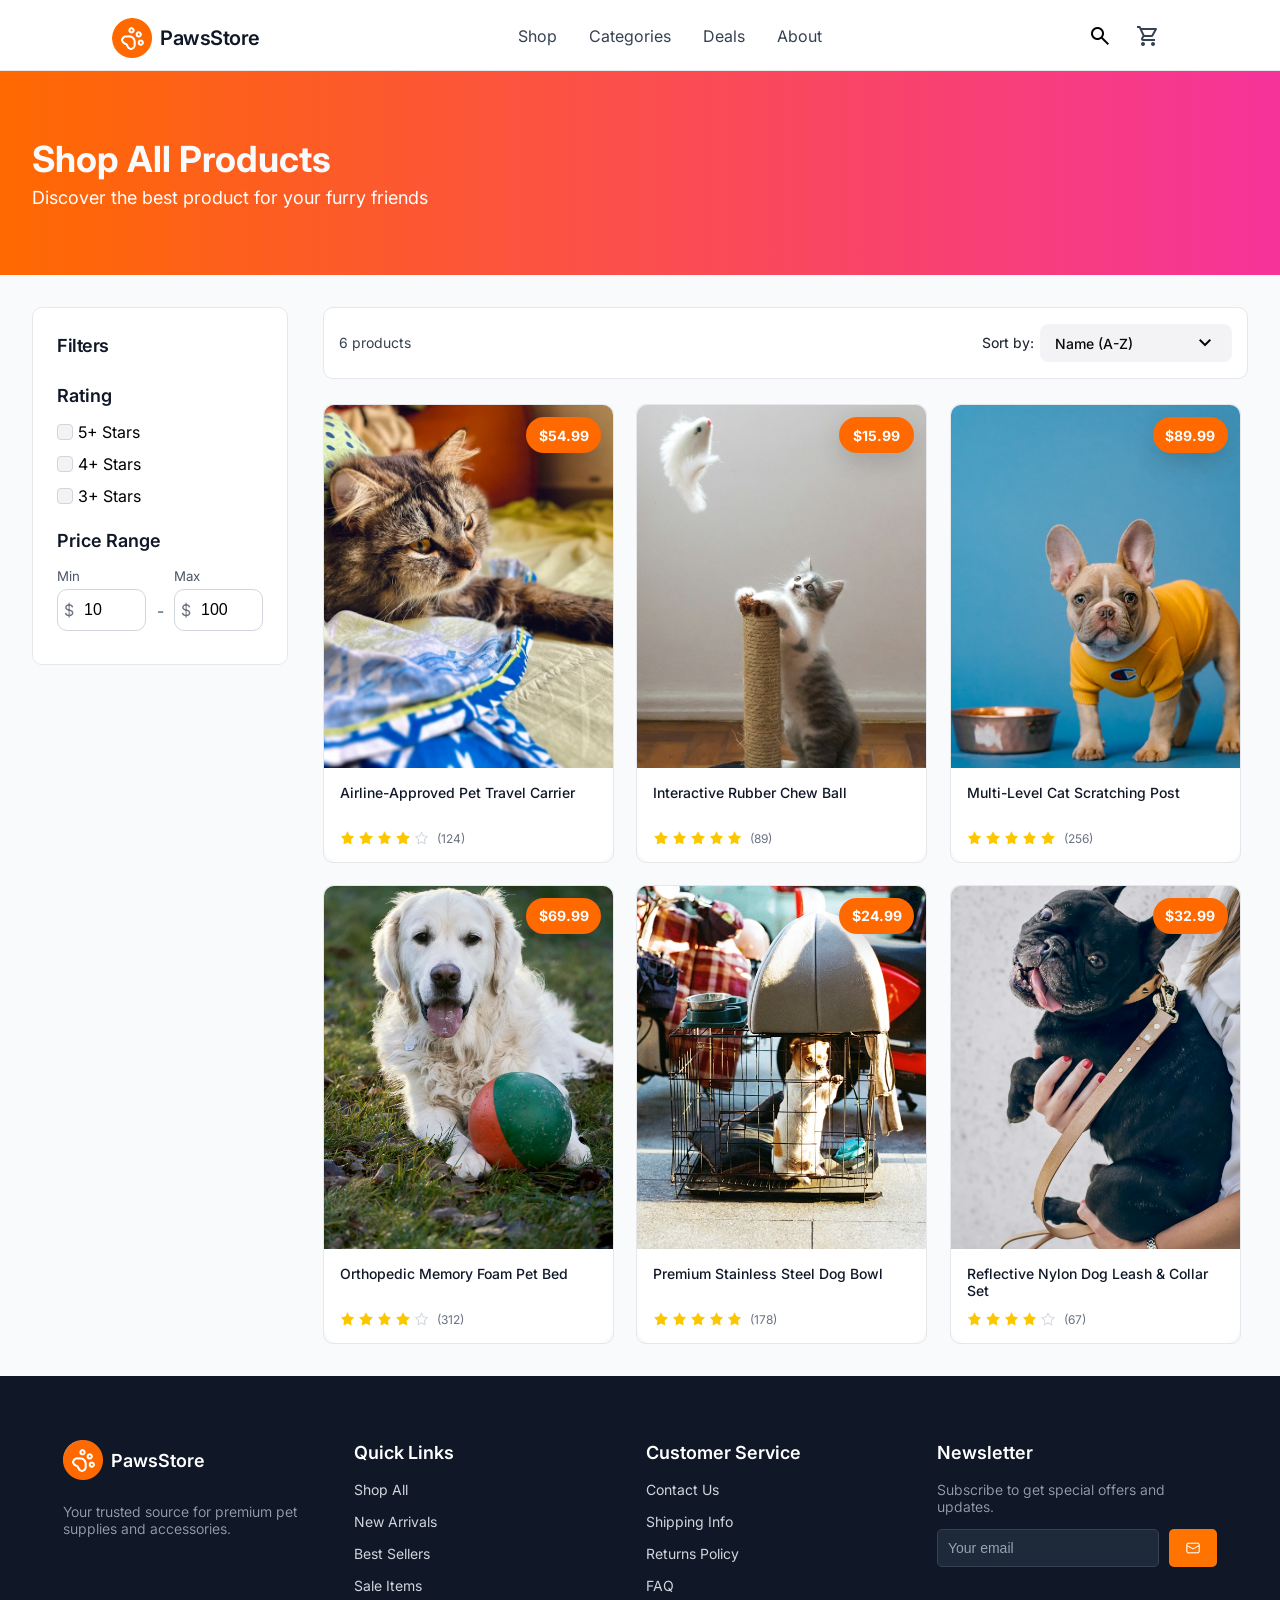
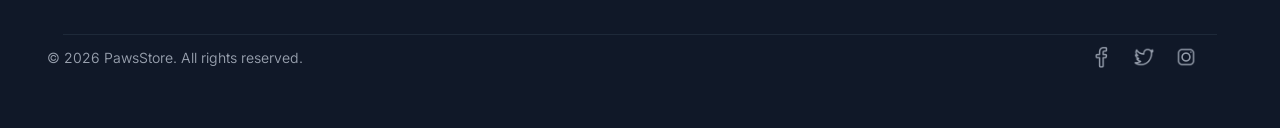
==== commit dc8fcf95: "fix promocode flied and filters setting" ====
--- a/product_page.html
+++ b/product_page.html
@@ -4,7 +4,7 @@
     <meta charset="UTF-8">
     <meta name="viewport" content="width=device-width, initial-scale=1.0">
     <title>Product</title>
-    <link rel="stylesheet" href="/main.css">
+    <link rel="stylesheet" href="main.css">
     <link rel="stylesheet" href="https://fonts.googleapis.com/css2?family=Material+Symbols+Outlined:opsz,wght,FILL,GRAD@20..48,100..700,0..1,-50..200" />
 </head>
 <body>
@@ -12,23 +12,23 @@
     <div class="container">
         <div class="heder">
             <div class="logo">
-                <a class="logo_link" href="/about_page.html">
-                    <img class="logo_img" src="/img/logo.png" alt="Paws Store">
+                <a class="logo_link" href="about_page.html">
+                    <img class="logo_img" src="img/logo.png" alt="Paws Store">
                     <h3 class="logo_text">PawsStore</h3>
                 </a>
             </div>
             <div class="menu">
-                <a href="/about_page.html">Shop</a>
-                <a href="/about_page.html">Categories</a>
-                <a href="/about_page.html">Deals</a>
-                <a href="/about_page.html">About</a>
+                <a href="about_page.html">Shop</a>
+                <a href="about_page.html">Categories</a>
+                <a href="about_page.html">Deals</a>
+                <a href="about_page.html">About</a>
             </div>
             <div class="basket_search">
                 <button class="header_btm search-btn">
                     <span class="material-symbols-outlined">search</span>
                 </button>
                 <div class="cart-icon-wrapper">
-                    <a class="header_btm cart-link" href="/shoping_bag.html">
+                    <a class="header_btm cart-link" href="shoping_bag.html">
                         <span class="material-symbols-outlined" style="font-size: 24px; color: #364153;">shopping_cart</span>
                     </a>
                     <span class="cart-counter" style="display: none;">0</span>
@@ -44,9 +44,9 @@
             <div class="container_way">
                 <div class="ways">
                     <a>Home</a>
-                    <img class="arrow" src="/img/icons8-стрелка-100.png">
+                    <img class="arrow" src="img/icons8-стрелка-100.png">
                     <a>Trevel & Carries</a>
-                    <img class="arrow" src="/img/icons8-стрелка-100.png">
+                    <img class="arrow" src="img/icons8-стрелка-100.png">
                     <p class="end_point">Airline-Approved Pet Travel Carrier</p>
                 </div>
             </div>
@@ -58,21 +58,21 @@
     <div class="carousel-container">
         <div class="carousel-slides">
             <div class="carousel-slide">
-                <img src="/img/товар1.webp" alt="Product 1">
+                <img src="img/товар1.webp" alt="Product 1">
             </div>
             <div class="carousel-slide">
-                <img src="/img/товар2.webp" alt="Product 2">
+                <img src="img/товар2.webp" alt="Product 2">
             </div>
             <div class="carousel-slide">
-                <img src="/img/товар1.webp" alt="Product 3">
+                <img src="img/товар1.webp" alt="Product 3">
             </div>
         </div>
         
         <button class="carousel-prev">
-            <img src="/img/icons8-шеврон-влево-в-круге-64.png" alt="Previous">
+            <img src="img/icons8-шеврон-влево-в-круге-64.png" alt="Previous">
         </button>
         <button class="carousel-next">
-            <img src="/img/icons8-шеврон-вправо-в-круге-64.png" alt="Next">
+            <img src="img/icons8-шеврон-вправо-в-круге-64.png" alt="Next">
         </button>
         
         <ul class="carousel-dots">
@@ -86,11 +86,11 @@
                 <h5 class="product_category">Travel & Carriers</h5>
                 <h1 class="product_name">Airline-Approved Pet Travel Carrier</h1>
                 <div class="rating">
-                            <img class="star" src="/img/icons8-star-100.png" alt="★">
-                            <img class="star" src="/img/icons8-star-100.png" alt="★">
-                            <img class="star" src="/img/icons8-star-100.png" alt="★">
-                            <img class="star" src="/img/icons8-star-100.png" alt="★">
-                            <img class="star" src="/img/icons8-star-100-2.png" alt="★">
+                            <img class="star" src="img/icons8-star-100.png" alt="★">
+                            <img class="star" src="img/icons8-star-100.png" alt="★">
+                            <img class="star" src="img/icons8-star-100.png" alt="★">
+                            <img class="star" src="img/icons8-star-100.png" alt="★">
+                            <img class="star" src="img/icons8-star-100-2.png" alt="★">
                             <span class="common_score">4 out of 5 stars</span>
                 </div>
                 <h2 class="product_price">$53.3</h2>
@@ -121,45 +121,45 @@
                 </div>
                 </div>
                 <button class="buy_buttom">
-                    <img src="/img/icons8-тележка-64.png" alt="Buy">
+                    <img src="img/icons8-тележка-64.png" alt="Buy">
                     <h3>Add To Chart</h3>
                 </button>
                 <div class="tech_specific">
                     <div class="tech_specific_header">
-                        <img src="/img/tech_specific.png"  alt="Buy">
+                        <img src="img/tech_specific.png"  alt="Buy">
                         <h3>Technical Specifications</h3>
                     </div>
                     <div class="specific_holder">
                         <div class="specific_box">
-                            <div class="imopent_icon"><img src="/img/i.png"></div>
+                            <div class="imopent_icon"><img src="img/i.png"></div>
                             <div class="specific_txt">
                                 <h6 >MATERIAL</h6>
                                 <p>Stainless Steel</p>
                             </div>
                         </div>
                         <div class="specific_box">
-                            <div class="imopent_icon"><img src="/img/i.png"></div>
+                            <div class="imopent_icon"><img src="img/i.png"></div>
                             <div class="specific_txt">
                                 <h6 >DIMENSIONS</h6>
                                 <p>18 X 11 X 11 inches</p>
                             </div>
                         </div>
                         <div class="specific_box">
-                            <div class="imopent_icon"><img src="/img/i.png"></div>
+                            <div class="imopent_icon"><img src="img/i.png"></div>
                             <div class="specific_txt">
                                 <h6 >Weight Limit</h6>
                                 <p>Up to 15 lbs</p>
                             </div>
                         </div>
                         <div class="specific_box">
-                            <div class="imopent_icon"><img src="/img/i.png"></div>
+                            <div class="imopent_icon"><img src="img/i.png"></div>
                             <div class="specific_txt">
                                 <h6 >Features</h6>
                                 <p>Collapsible, Padded Strap</p>
                             </div>
                         </div>
                         <div class="specific_box">
-                            <div class="imopent_icon"><img src="/img/i.png"></div>
+                            <div class="imopent_icon"><img src="img/i.png"></div>
                             <div class="specific_txt">
                                 <h6 >Airline Approved</h6>
                                 <p>Yes (TSA Compliant)</p>
@@ -184,8 +184,8 @@
             <div class="footer_box">
                 <div class="lg">
                     <div class="logo">
-                <a class="logo_link" href="/about_page.html">
-                    <img class="logo_img" src="/img/logo.png" alt="Paws Store">
+                <a class="logo_link" href="about_page.html">
+                    <img class="logo_img" src="img/logo.png" alt="Paws Store">
                     <h3>PawsStore</h3>
                 </a>
             </div>
@@ -196,20 +196,20 @@
                 <div class="footer_box">
                     <h3>Quick Links</h3>
                     <ul>
-                        <li><a tabindex="0" href="/about_page.html">Shop All</a></li>
-                        <li><a tabindex="0" href="/about_page.html">New Arrivals</a></li>
-                        <li><a tabindex="0"href="/about_page.html">Best Sellers</a></li>
-                        <li><a tabindex="0"href="/about_page.html">Sale Items</a></li>
+                        <li><a tabindex="0" href="about_page.html">Shop All</a></li>
+                        <li><a tabindex="0" href="about_page.html">New Arrivals</a></li>
+                        <li><a tabindex="0"href="about_page.html">Best Sellers</a></li>
+                        <li><a tabindex="0"href="about_page.html">Sale Items</a></li>
                     </ul>
                 </div>
                 
                 <div class="footer_box">
                     <h3>Customer Service</h3>
                     <ul>
-                        <li><a tabindex="0"href="/about_page.html">Contact Us</a></li>
-                        <li><a tabindex="0"href="/about_page.html">Shipping Info</a></li>
-                        <li><a tabindex="0"href="/about_page.html">Returns Policy</a></li>
-                        <li><a tabindex="0"href="/about_page.html">FAQ</a></li>
+                        <li><a tabindex="0"href="about_page.html">Contact Us</a></li>
+                        <li><a tabindex="0"href="about_page.html">Shipping Info</a></li>
+                        <li><a tabindex="0"href="about_page.html">Returns Policy</a></li>
+                        <li><a tabindex="0"href="about_page.html">FAQ</a></li>
                     </ul>
                 </div>
             
@@ -218,24 +218,24 @@
                 <p>Subscribe to get special offers and updates.</p>
                 <div class="letter_field">
                     <input class type="email" id="email" name="email" placeholder="Your email">
-                    <button class="subscribe"><img class="letter_btn" src="/img/icons8-новый-пост-100.png" alt="Subscribe"></button>
+                    <button class="subscribe"><img class="letter_btn" src="img/icons8-новый-пост-100.png" alt="Subscribe"></button>
                 </div>
             </div>
             </div>
            <div class="bottom">
                 <p>© 2026 PawsStore. All rights reserved.</p>
     <div class="social_media">
-        <a class="social_link" href="/about_page.html">
-            <img class="icon_sm default" src="/img/icons8-facebook-100.png" alt="Facebook">
-            <img class="icon_sm hover" src="/img/icons8-facebook-100-2.png" alt="Facebook">
+        <a class="social_link" href="about_page.html">
+            <img class="icon_sm default" src="img/icons8-facebook-100.png" alt="Facebook">
+            <img class="icon_sm hover" src="img/icons8-facebook-100-2.png" alt="Facebook">
         </a>
-        <a class="social_link" href="/about_page.html">
-            <img class="icon_sm default" src="/img/icons8-твиттер-100.png" alt="Twitter">
-            <img class="icon_sm hover" src="/img/icons8-твиттер-100-2.png" alt="Twitter">
+        <a class="social_link" href="about_page.html">
+            <img class="icon_sm default" src="img/icons8-твиттер-100.png" alt="Twitter">
+            <img class="icon_sm hover" src="img/icons8-твиттер-100-2.png" alt="Twitter">
         </a>
-        <a class="social_link" href="/about_page.html">
-            <img class="icon_sm default" src="/img/icons8-instagram-100.png" alt="Instagram">
-            <img class="icon_sm hover" src="/img/icons8-instagram-100-2.png" alt="Instagram">
+        <a class="social_link" href="about_page.html">
+            <img class="icon_sm default" src="img/icons8-instagram-100.png" alt="Instagram">
+            <img class="icon_sm hover" src="img/icons8-instagram-100-2.png" alt="Instagram">
         </a>
     </div>
 </div>
@@ -243,7 +243,7 @@
     </footer>
 
 <!-- Перед закрывающим тегом body -->
-<script src="/js/products-data.js"></script>
-<script src="/js/product-page.js"></script>
+<script src="js/products-data.js"></script>
+<script src="js/product-page.js"></script>
 </body>
 </html>
